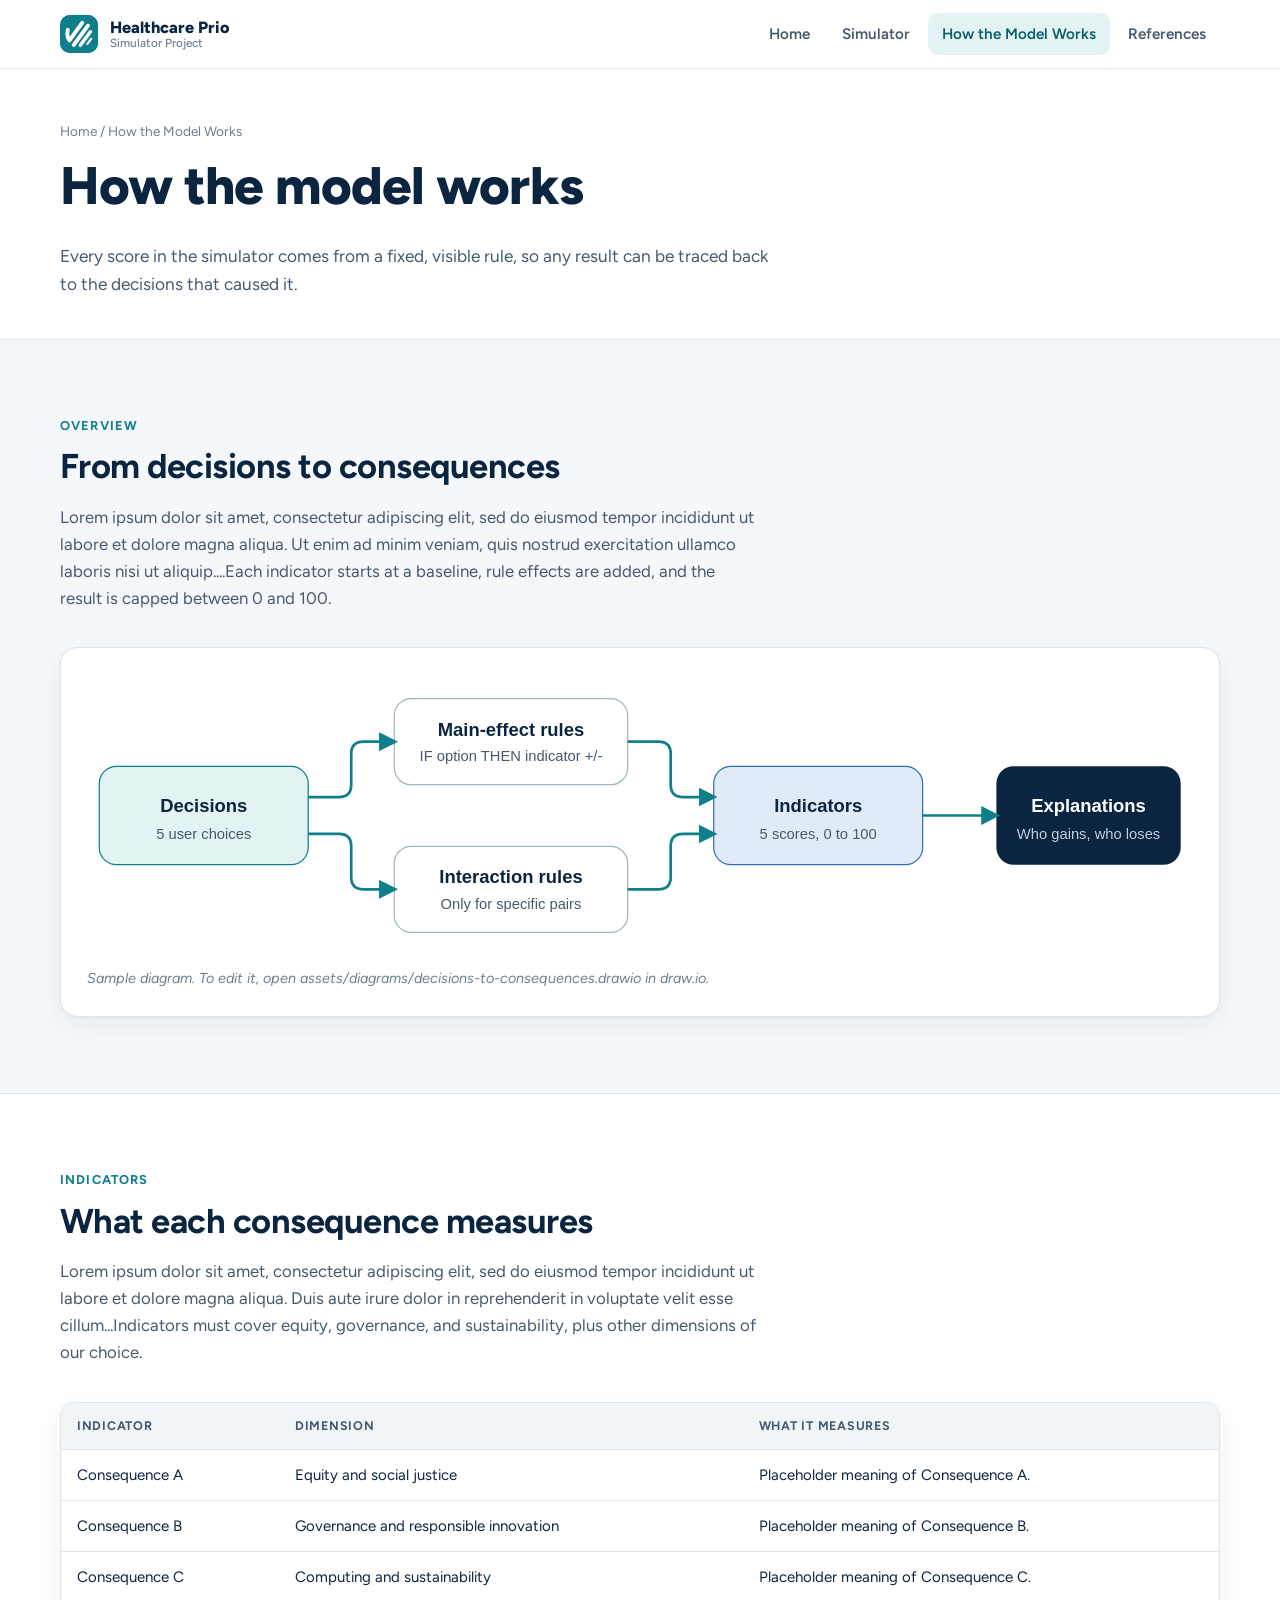
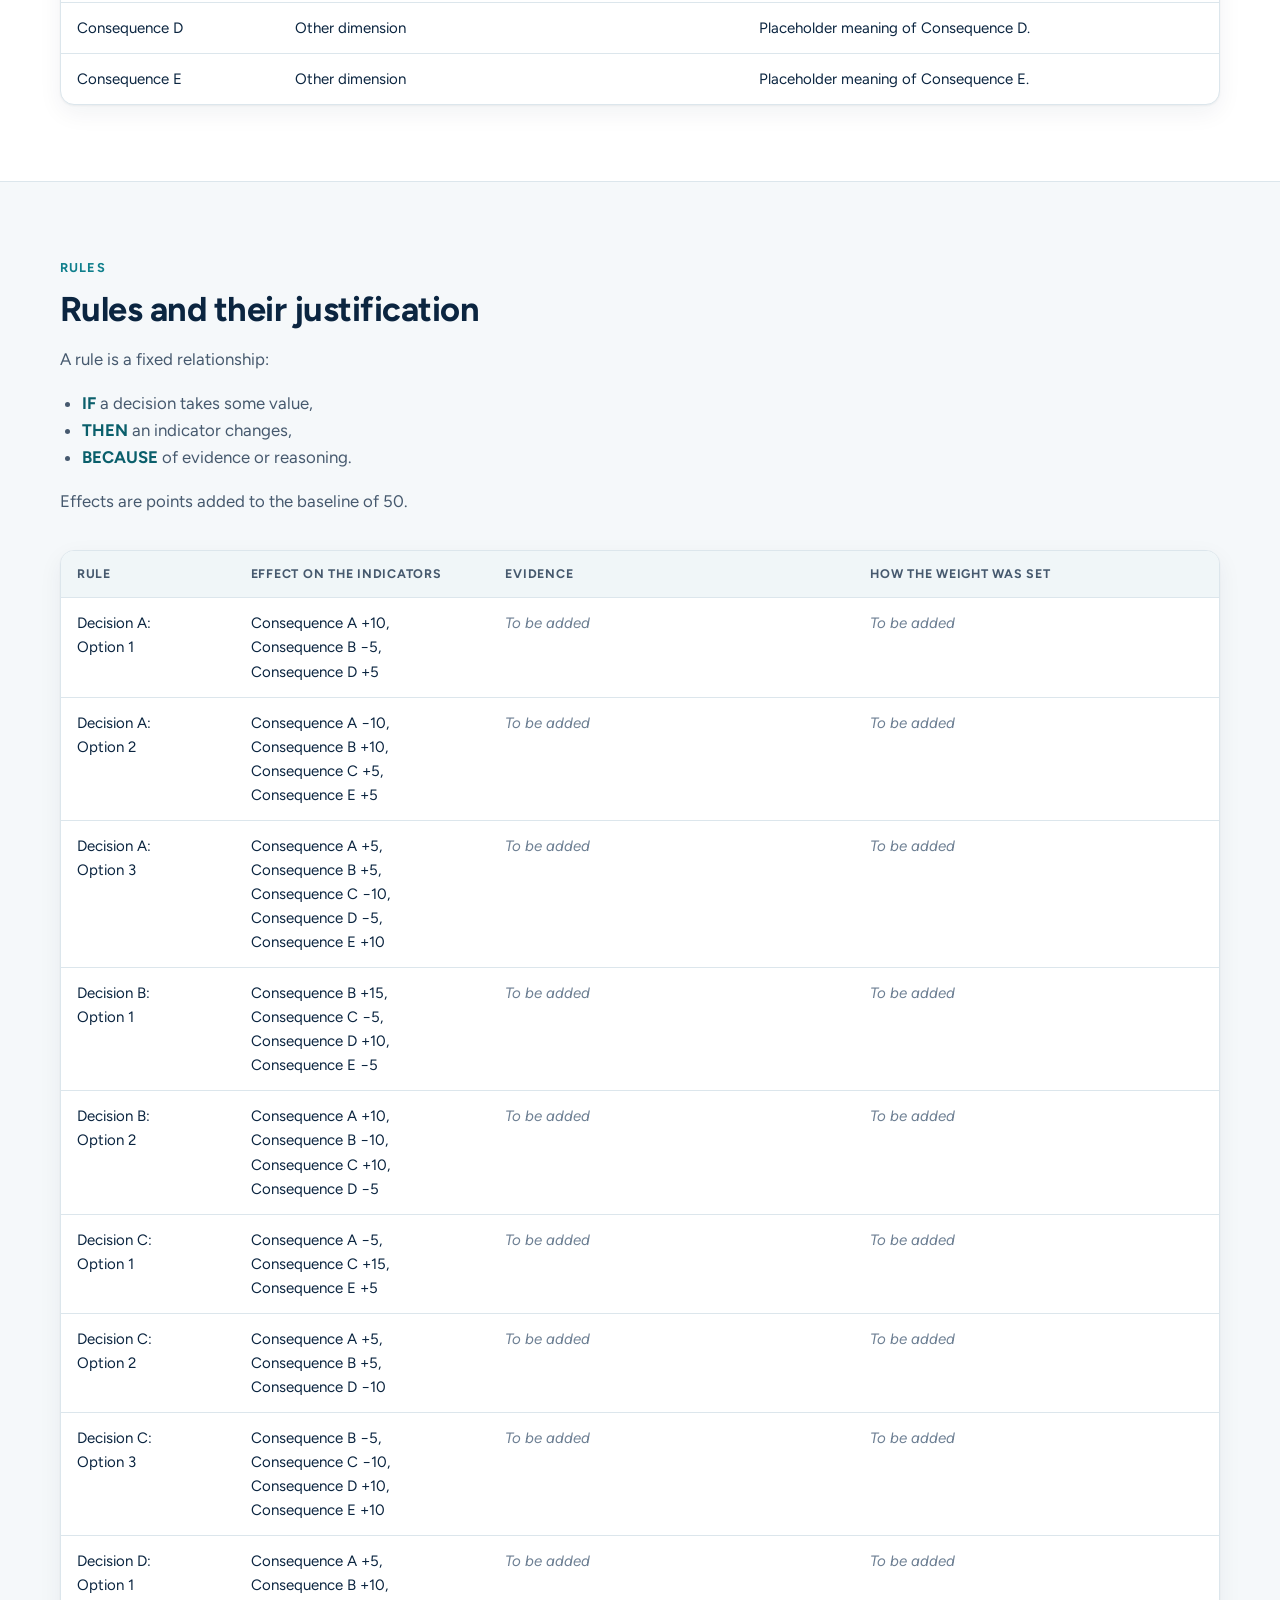
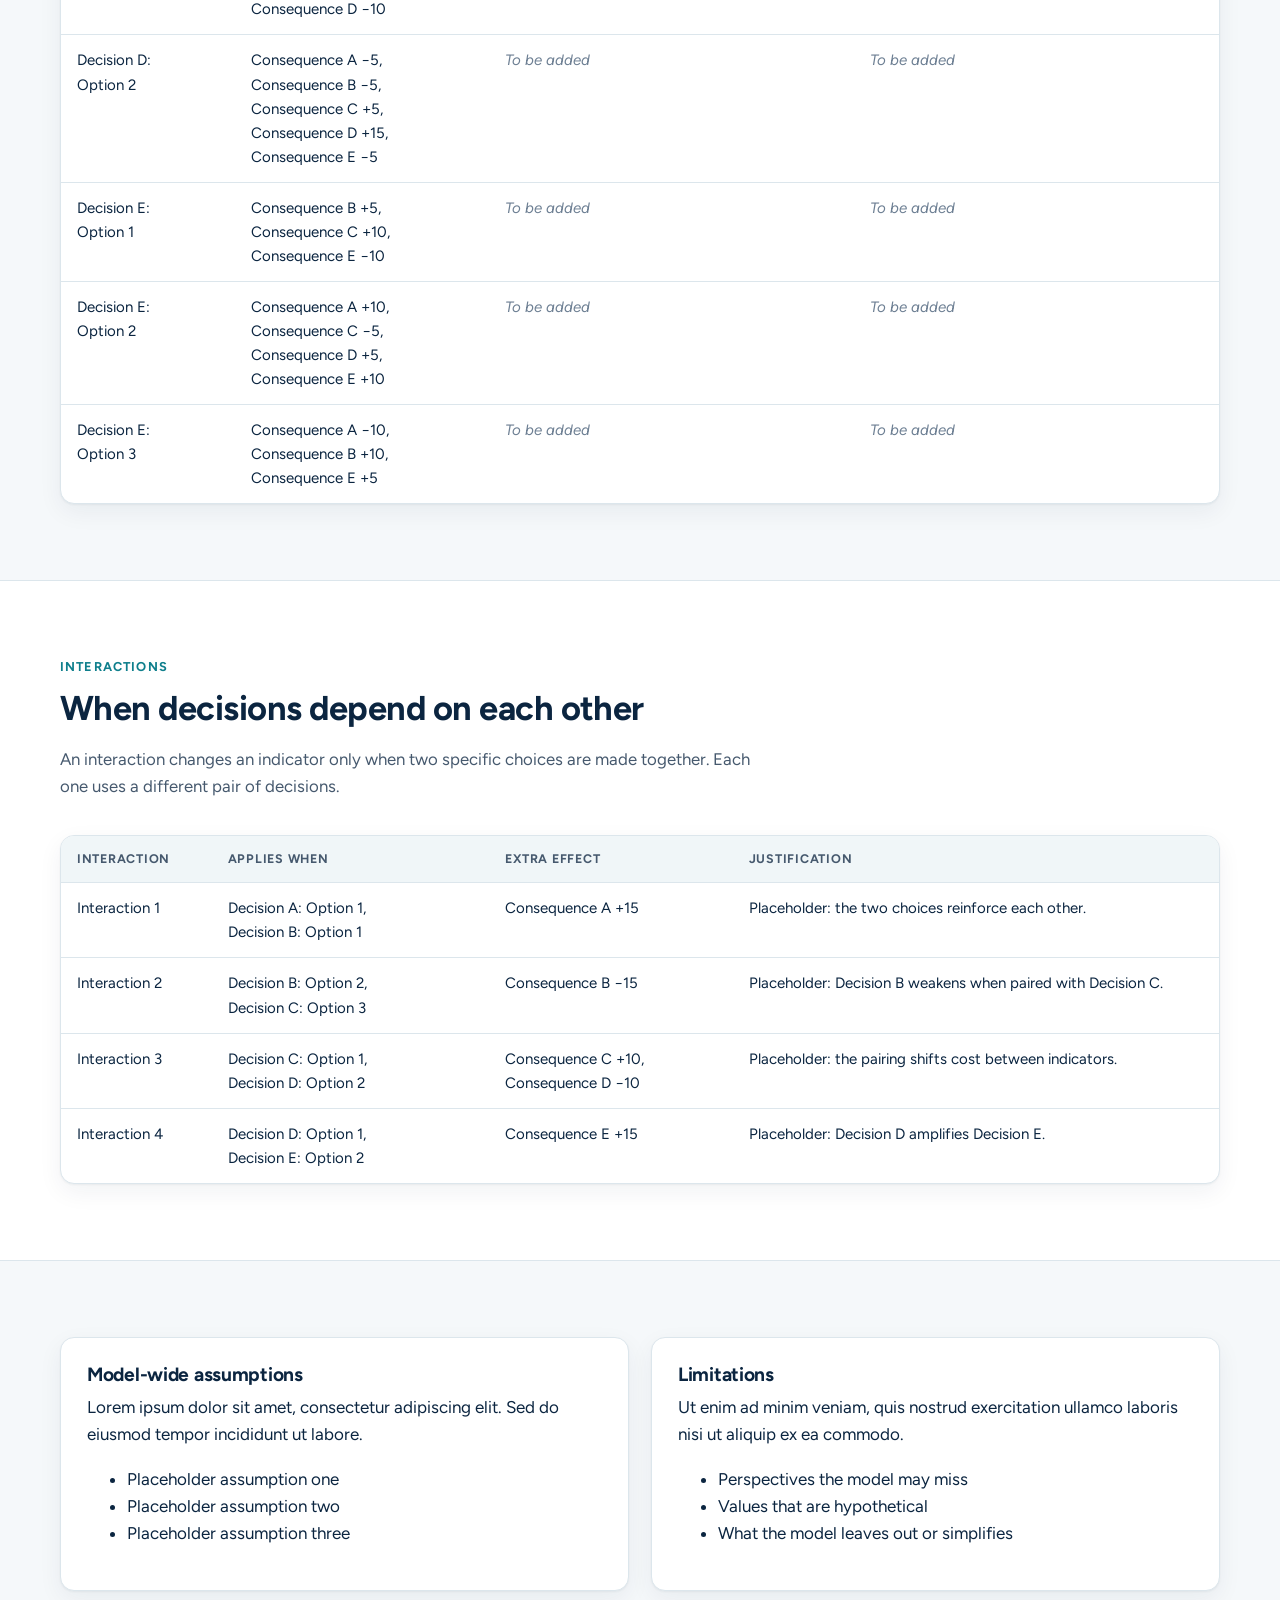
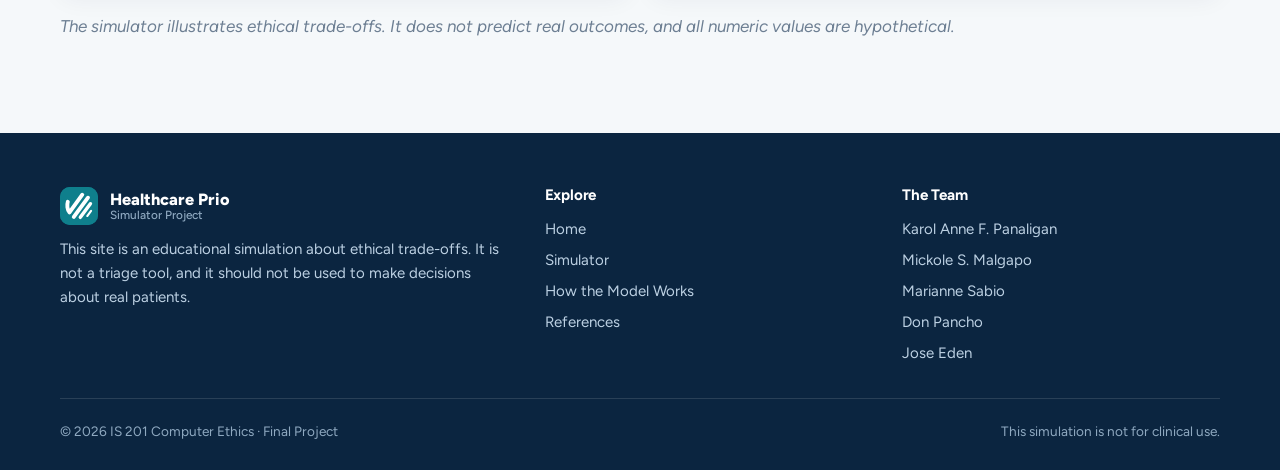
==== how-it-works.html @ 6a0a1d54 "Update notes page" ====
<!doctype html>
<html lang="en">
<head>
  <meta charset="utf-8">
  <meta name="viewport" content="width=device-width, initial-scale=1">
  <title>How the Model Works | Healthcare Prioritization Simulator</title>
  <meta name="description" content="The rules, interactions, assumptions, and limitations behind the simulator.">
  <meta name="theme-color" content="#0f7f8c">
  <meta property="og:type" content="website">
  <meta property="og:site_name" content="Healthcare Prio">
  <meta property="og:title" content="How the Model Works | Healthcare Prioritization Simulator">
  <meta property="og:description" content="The rules, interactions, assumptions, and limitations behind the simulator.">
  <meta property="og:url" content="https://healthcareprio.github.io/how-it-works.html">
  <meta property="og:image" content="https://healthcareprio.github.io/assets/images/social-preview.jpg?v=1">
  <meta property="og:image:width" content="1200">
  <meta property="og:image:height" content="630">
  <meta property="og:image:alt" content="Healthcare Prio, a simulator project about who gets care first in public hospitals">
  <meta name="twitter:card" content="summary_large_image">
  <link rel="canonical" href="https://healthcareprio.github.io/how-it-works.html">
  <link rel="icon" href="assets/favicon.svg" type="image/svg+xml">
  <link rel="preconnect" href="https://fonts.googleapis.com">
  <link rel="preconnect" href="https://fonts.gstatic.com" crossorigin>
  <link rel="stylesheet" href="https://fonts.googleapis.com/css2?family=Figtree:wght@400;500;600;700;800&display=swap">
  <link rel="stylesheet" href="css/styles.css?v=31">
</head>
<body data-page="model">
<main id="main">
  <div class="page-head">
    <div class="wrap">
      <div class="crumbs">Home / How the Model Works</div>
      <h1>How the model works</h1>
      <p>Every score in the simulator comes from a fixed, visible rule, so any result can be traced back to the decisions that caused it.</p>
    </div>
  </div>

  <section>
    <div class="wrap">
      <div class="sec-head">
        <div class="eyebrow">Overview</div>
        <h2>From decisions to consequences</h2>
        <p>Lorem ipsum dolor sit amet, consectetur adipiscing elit, sed do eiusmod tempor incididunt ut labore et dolore magna aliqua. Ut enim ad minim veniam, quis nostrud exercitation ullamco laboris nisi ut aliquip....Each indicator starts at a baseline, rule effects are added, and the result is capped between 0 and 100.</p>
      </div>
      <figure class="diagram" style="margin:0">
        <img src="assets/diagrams/decisions-to-consequences.svg" width="900" height="230" alt="Flow diagram: decisions feed main-effect rules and interaction rules, which update the indicators, which produce explanations.">
        <figcaption class="placeholder" style="margin-top:10px;font-size:.9rem">Sample diagram. To edit it, open assets/diagrams/decisions-to-consequences.drawio in draw.io.</figcaption>
      </figure>
    </div>
  </section>

  <section class="band">
    <div class="wrap">
      <div class="sec-head">
        <div class="eyebrow">Indicators</div>
        <h2>What each consequence measures</h2>
        <p>Lorem ipsum dolor sit amet, consectetur adipiscing elit, sed do eiusmod tempor incididunt ut labore et dolore magna aliqua. Duis aute irure dolor in reprehenderit in voluptate velit esse cillum...Indicators must cover equity, governance, and sustainability, plus other dimensions of our choice.</p>
      </div>
      <div data-table="assets/tables/indicators.xlsx"></div>
    </div>
  </section>

  <section>
    <div class="wrap">
      <div class="sec-head">
        <div class="eyebrow">Rules</div>
        <h2>Rules and their justification</h2>
        <p>A rule is a fixed relationship:</p>
        <ul class="rule-list">
          <li><b>IF</b> a decision takes some value,</li>
          <li><b>THEN</b> an indicator changes,</li>
          <li><b>BECAUSE</b> of evidence or reasoning.</li>
        </ul>
        <p>Effects are points added to the baseline of 50.</p>
      </div>
      <div data-table="assets/tables/rules.xlsx"></div>
    </div>
  </section>

  <section class="band">
    <div class="wrap">
      <div class="sec-head">
        <div class="eyebrow">Interactions</div>
        <h2>When decisions depend on each other</h2>
        <p>An interaction changes an indicator only when two specific choices are made together. Each one uses a different pair of decisions.</p>
      </div>
      <div data-table="assets/tables/interactions.xlsx"></div>
    </div>
  </section>

  <section>
    <div class="wrap">
      <div class="grid g2">
        <div class="card">
          <h3>Model-wide assumptions</h3>
          <p>Lorem ipsum dolor sit amet, consectetur adipiscing elit. Sed do eiusmod tempor incididunt ut labore.</p>
          <ul><li>Placeholder assumption one</li><li>Placeholder assumption two</li><li>Placeholder assumption three</li></ul>
        </div>
        <div class="card">
          <h3>Limitations</h3>
          <p>Ut enim ad minim veniam, quis nostrud exercitation ullamco laboris nisi ut aliquip ex ea commodo.</p>
          <ul><li>Perspectives the model may miss</li><li>Values that are hypothetical</li><li>What the model leaves out or simplifies</li></ul>
        </div>
      </div>
      <p class="placeholder" style="margin-top:22px">The simulator illustrates ethical trade-offs. It does not predict real outcomes, and all numeric values are hypothetical.</p>
    </div>
  </section>
</main>
<script src="js/site.js?v=20"></script>
<script src="assets/vendor/xlsx.full.min.js"></script>
<script src="js/tables.js?v=17"></script>
</body>
</html>
---- css/styles.css ----
/* ==========================================================================
   Healthcare Prioritization Simulator - global styles
   Plain CSS, no build step. Edit the tokens in :root to retheme the site.
   ========================================================================== */

:root {
  --bg: #f5f8fa;
  --surface: #ffffff;
  --ink: #0b2540;
  --ink-soft: #46596e;
  --muted: #6d7f93;
  --line: #dce6ec;
  --teal: #0f7f8c;
  --teal-dark: #0a5f6b;
  --teal-tint: #e3f2f2;
  --navy: #0b2540;
  --navy-2: #123658;
  --blue: #2f6db5;
  --green: #3c9a5f;
  --amber: #c98a1b;
  --slate: #6b7c93;
  --coral: #d65a4a;
  --radius: 14px;
  --shadow: 0 1px 2px rgba(11, 37, 64, .05), 0 8px 24px rgba(11, 37, 64, .06);
  --font: "Figtree", "Segoe UI", system-ui, -apple-system, Roboto, Arial, sans-serif;
  --wrap: 1160px;
}

*, *::before, *::after { box-sizing: border-box; }
html { scroll-behavior: smooth; }
body {
  margin: 0; font-family: var(--font); color: var(--ink); background: var(--bg);
  line-height: 1.6; font-size: 17px; -webkit-font-smoothing: antialiased;
}
img, svg { max-width: 100%; display: block; }
a { color: var(--teal-dark); text-underline-offset: 3px; }
a:hover { color: var(--teal); }
h1, h2, h3, h4 { line-height: 1.18; margin: 0 0 .5em; letter-spacing: -.015em; font-weight: 700; }
h1 { font-size: clamp(2.1rem, 4.6vw, 3.3rem); font-weight: 800; }
h2 { font-size: clamp(1.6rem, 3vw, 2.15rem); }
h3 { font-size: 1.2rem; }
p { margin: 0 0 1em; }
.wrap { width: min(var(--wrap), 100% - 40px); margin-inline: auto; }
.skip { position: absolute; left: -999px; top: 8px; background: var(--navy); color: #fff; padding: 8px 14px; border-radius: 8px; z-index: 100; }
.skip:focus { left: 8px; }
:focus-visible { outline: 3px solid #7cc7cf; outline-offset: 2px; border-radius: 6px; }

/* ---------- Header / nav ---------- */
.site-header { position: sticky; top: 0; z-index: 50; background: rgba(255, 255, 255, .96); border-bottom: 1px solid var(--line); backdrop-filter: blur(8px); }
.site-header .wrap { display: flex; align-items: center; justify-content: space-between; height: 68px; }
.brand { display: flex; align-items: center; gap: 12px; text-decoration: none; color: var(--ink); }
.brand-mark { width: 38px; height: 38px; border-radius: 10px; background: var(--teal); display: grid; place-items: center; }
.brand-text { display: flex; flex-direction: column; line-height: 1.15; }
.brand-text b { font-size: 1.02rem; font-weight: 800; }
.brand-text span { font-size: .74rem; color: var(--muted); font-weight: 500; }
.nav { display: flex; gap: 4px; }
.nav a { text-decoration: none; color: var(--ink-soft); font-weight: 600; font-size: .95rem; padding: 9px 14px; border-radius: 10px; }
.nav a:hover { background: var(--teal-tint); color: var(--teal-dark); }
.nav a[aria-current="page"] { background: var(--teal-tint); color: var(--teal-dark); }
.nav-toggle { display: none; background: none; border: 1px solid var(--line); border-radius: 10px; width: 44px; height: 44px; cursor: pointer; color: var(--ink); }

/* ---------- Buttons / tags ---------- */
.btn { display: inline-flex; align-items: center; gap: 8px; font: inherit; font-weight: 700; font-size: .98rem; padding: 13px 22px; border-radius: 12px; border: 1.5px solid transparent; text-decoration: none; cursor: pointer; transition: background .15s, transform .15s; }
.btn-primary { background: var(--teal); color: #fff; }
.btn-primary:hover { background: var(--teal-dark); color: #fff; }
.btn-ghost { background: #fff; color: var(--navy); border-color: var(--line); }
.btn-ghost:hover { border-color: var(--teal); color: var(--teal-dark); }
.btn-light { background: #fff; color: var(--navy); transition: background .2s ease, transform .2s ease, box-shadow .2s ease; }
.btn-light:hover { background: var(--teal-tint); color: var(--navy); transform: translateY(-3px); box-shadow: 0 10px 24px rgba(0, 0, 0, .35), 0 0 0 4px rgba(255, 255, 255, .14); }
.btn-light:active { transform: translateY(-1px); }
/* Hero buttons: same lift as the light button, with shadows tuned for the light background. */
.hero .btn { transition: background .2s ease, border-color .2s ease, transform .2s ease, box-shadow .2s ease; }
.hero .btn-primary:hover { transform: translateY(-3px); box-shadow: 0 10px 22px rgba(15, 127, 140, .35), 0 0 0 4px rgba(15, 127, 140, .14); }
.hero .btn-ghost:hover { background: var(--teal-tint); transform: translateY(-3px); box-shadow: 0 10px 22px rgba(11, 37, 64, .14), 0 0 0 4px rgba(15, 127, 140, .12); }
.hero .btn:active { transform: translateY(-1px); }
.tag { display: inline-block; font-size: .76rem; font-weight: 700; letter-spacing: .02em; padding: 4px 11px; border-radius: 999px; }
.tag-equity { background: #dff1f1; color: #0a5f6b; }
.tag-gov { background: #e1ebf8; color: #214f8a; }
.tag-sus { background: #e0f1e6; color: #27693f; }
.tag-other { background: #f6ecd7; color: #7d5410; }
.tag-draft { background: #fdeceb; color: #a3392c; }
.eyebrow { font-size: .8rem; font-weight: 700; letter-spacing: .09em; text-transform: uppercase; color: var(--teal); margin-bottom: 10px; }

/* ---------- Sections ---------- */
section { padding: 76px 0; }
.sec-head { max-width: 700px; margin-bottom: 36px; }
.sec-head p { color: var(--ink-soft); font-size: 1.05rem; }
.band { background: #fff; border-block: 1px solid var(--line); }
.band-dark { background: var(--navy); color: #fff; }
.band-dark .sec-head p, .band-dark p { color: #bcd0e2; }
.band-dark .eyebrow { color: #7fd1d8; }
.grid { display: grid; gap: 22px; }
.g2 { grid-template-columns: repeat(2, 1fr); }
.g3 { grid-template-columns: repeat(3, 1fr); }
.g4 { grid-template-columns: repeat(4, 1fr); }
.g5 { grid-template-columns: repeat(5, 1fr); gap: 16px; }
.g5 .card { padding: 22px 16px; }
.card { background: var(--surface); border: 1px solid var(--line); border-radius: var(--radius); padding: 26px; box-shadow: var(--shadow); }
.card-lift { transition: transform .22s ease, box-shadow .22s ease, border-color .22s ease; }
.card-lift:hover { transform: translateY(-4px); border-color: rgba(15, 127, 140, .45); box-shadow: 0 2px 4px rgba(11, 37, 64, .06), 0 14px 32px rgba(11, 37, 64, .12); }
.card h3 { margin-bottom: .4em; }
.card p:last-child { margin-bottom: 0; }
.icon-chip { width: 46px; height: 46px; border-radius: 12px; background: var(--teal-tint); color: var(--teal-dark); display: grid; place-items: center; margin-bottom: 16px; }
.notice { display: flex; gap: 14px; align-items: flex-start; background: #fff8e8; border: 1px solid #f0dcaa; border-radius: 12px; padding: 14px 18px; color: #6b4d0a; font-size: .95rem; margin-bottom: 28px; }
.notice svg { flex: none; margin-top: 3px; }

/* ---------- Home hero ---------- */
.hero { padding: 72px 0 64px; background: linear-gradient(180deg, #eaf5f6 0%, var(--bg) 100%); position: relative; overflow: hidden; }
.hero .wrap { display: grid; grid-template-columns: 1.15fr .85fr; gap: 56px; align-items: center; }
.hero p.lead { font-size: 1.18rem; color: var(--ink-soft); max-width: 560px; margin-bottom: 28px; }
.hero-actions { display: flex; gap: 12px; flex-wrap: wrap; }
.hero-note { display: flex; gap: 10px; align-items: center; margin: 28px 0 0; color: var(--ink-soft); font-size: .92rem; }
.hero-note svg { flex: none; color: var(--teal); }
.hero-photo { display: block; width: 100%; aspect-ratio: 4/5; object-fit: cover; object-position: center 30%; border-radius: 20px; box-shadow: var(--shadow); }

/* ---------- Video ---------- */
.video { aspect-ratio: 16/9; border-radius: 18px; background: linear-gradient(135deg, var(--navy), var(--navy-2)); display: grid; place-items: center; color: #fff; text-align: center; box-shadow: var(--shadow); overflow: hidden; }
.video iframe { width: 100%; height: 100%; border: 0; }
.video .play { width: 72px; height: 72px; border-radius: 50%; background: rgba(255, 255, 255, .14); border: 2px solid rgba(255, 255, 255, .5); display: grid; place-items: center; margin: 0 auto 14px; }

/* ---------- People ---------- */
.person { text-align: center; }
.avatar { width: 64px; height: 64px; border-radius: 50%; background: var(--teal-tint); color: var(--teal-dark); font-weight: 800; font-size: 1.2rem; display: grid; place-items: center; margin: 0 auto 24px; border: 2px solid #fff; box-shadow: 0 0 0 1.5px var(--line); }
.person h3 { font-size: 1rem; margin: 0; }

/* ---------- Steps ---------- */
.step-n { width: 34px; height: 34px; border-radius: 50%; background: var(--navy); color: #fff; font-weight: 800; display: grid; place-items: center; margin-bottom: 14px; }

/* ---------- Page header ---------- */
.page-head { padding: 52px 0 40px; background: #fff; border-bottom: 1px solid var(--line); }
.page-head p { color: var(--ink-soft); max-width: 720px; font-size: 1.08rem; margin: 0; }
.crumbs { font-size: .85rem; color: var(--muted); margin-bottom: 12px; }

/* ---------- Simulator ---------- */
.sim { display: grid; grid-template-columns: 1.05fr .95fr; gap: 26px; align-items: start; }
.sim-col-sticky { position: sticky; top: 88px; }
.panel { background: #fff; border: 1px solid var(--line); border-radius: 18px; box-shadow: var(--shadow); padding: 26px; }
.panel-head { display: flex; justify-content: space-between; align-items: center; gap: 12px; margin-bottom: 18px; }
.panel-head h2 { font-size: 1.2rem; margin: 0; }
.panel-head small { color: var(--muted); }
.decision { border: 0; padding: 18px 0; margin: 0; border-top: 1px solid var(--line); }
.decision:first-of-type { border-top: 0; padding-top: 0; }
.decision legend { padding: 0; font-weight: 700; font-size: 1.02rem; float: left; width: 100%; margin-bottom: 4px; }
.decision .hint { clear: both; color: var(--muted); font-size: .88rem; margin: 0 0 12px; }
.options { display: grid; gap: 8px; }
.opt { position: relative; }
.opt input { position: absolute; opacity: 0; inset: 0; cursor: pointer; margin: 0; width: 100%; height: 100%; }
.opt label { display: flex; gap: 12px; align-items: flex-start; border: 1.5px solid var(--line); border-radius: 12px; padding: 12px 14px; background: #fff; transition: border-color .15s, background .15s; }
.opt label::before { content: ""; flex: none; width: 18px; height: 18px; border-radius: 50%; border: 2px solid #b8c7d3; margin-top: 3px; background: #fff; }
.opt label b { display: block; font-size: .98rem; }
.opt label span { display: block; font-size: .85rem; color: var(--muted); }
.opt:hover label { border-color: #9fd0d4; }
.opt input:checked + label { border-color: var(--teal); background: var(--teal-tint); }
.opt input:checked + label::before { border-color: var(--teal); background: radial-gradient(circle, var(--teal) 0 45%, #fff 50%); }
.opt input:focus-visible + label { outline: 3px solid #7cc7cf; outline-offset: 2px; }
.gauges { display: grid; grid-template-columns: repeat(3, 1fr); gap: 14px; }
.gauge { text-align: center; padding: 14px 6px 10px; border: 1px solid var(--line); border-radius: 14px; background: #fbfdfe; }
.gauge svg { width: 96px; height: 96px; margin: 0 auto 6px; }
.gauge .ring-bg { stroke: #e5edf2; }
.gauge .ring-fg { transition: stroke-dashoffset .5s cubic-bezier(.3, .8, .3, 1); }
.gauge .val { font-weight: 800; font-size: 1.5rem; fill: var(--ink); }
.gauge b { display: block; font-size: .9rem; line-height: 1.25; }
.gauge .tag { margin-top: 6px; font-size: .68rem; padding: 2px 9px; }
.delta { display: block; min-height: 1.2em; font-size: .78rem; font-weight: 700; color: transparent; }
.delta.up { color: #25774a; }
.delta.down { color: #b3402f; }
.results { margin-top: 26px; display: grid; grid-template-columns: 1fr 1fr; gap: 26px; align-items: start; }
.results-col { display: grid; gap: 44px; }
.results .table-wrap, .gauge { transition: transform .2s ease, box-shadow .2s ease; }
.results .table-wrap:hover, .gauge:hover { transform: translateY(-4px); box-shadow: 0 2px 4px rgba(11, 37, 64, .06), 0 14px 32px rgba(11, 37, 64, .12); }
.results h2 { font-size: 1.2rem; margin-bottom: 14px; }
.results table { min-width: 0; }
.results td:first-child { white-space: nowrap; width: 1%; font-weight: 600; }
.effect-list { list-style: none; margin: 0; padding: 0; }
.effect-list li { padding: 1px 0; }
td ul { margin: .35em 0 .8em; padding-left: 1.2em; }
td ul li { padding: 1px 0; }
td ul:first-child { margin-top: 0; }
td ul:last-child { margin-bottom: 0; }
.ix-why { margin: 8px 0 0; color: var(--ink-soft); font-size: .9rem; }
.pos { color: #25774a; font-weight: 700; white-space: nowrap; }
.neg { color: #b3402f; font-weight: 700; white-space: nowrap; }
.callout { display: flex; justify-content: space-between; align-items: center; gap: 16px; flex-wrap: wrap; margin-top: 26px; padding: 20px 26px; background: var(--teal-tint); border: 1px solid #b9dcdf; border-radius: var(--radius); font-size: 1.05rem; font-weight: 600; color: var(--navy); }
.callout a { font-weight: 800; color: var(--teal-dark); }
.arrow { display: inline-block; transition: transform .2s ease; }
.arrow-link:hover .arrow, .arrow-link:focus-visible .arrow { transform: translateX(6px); }
.ix-tag { font-size: .7rem; font-weight: 800; background: var(--navy); color: #fff; padding: 1px 7px; border-radius: 6px; margin-right: 4px; }

/* ---------- Tables ---------- */
.table-wrap { overflow-x: auto; background: #fff; border: 1px solid var(--line); border-radius: var(--radius); box-shadow: var(--shadow); }
table { border-collapse: collapse; width: 100%; font-size: .94rem; min-width: 640px; }
th, td { text-align: left; padding: 13px 16px; border-bottom: 1px solid var(--line); vertical-align: top; }
th { background: #f0f6f8; font-size: .78rem; text-transform: uppercase; letter-spacing: .06em; color: var(--ink-soft); }
tr:last-child td { border-bottom: 0; }
td .pill { white-space: nowrap; }
.placeholder, td em { color: var(--muted); font-style: italic; }
td a { font-weight: 600; word-break: break-word; }
/* Column widths for the model tables (the class comes from the .md file name). */
.t-rules table, .t-interactions table { table-layout: fixed; min-width: 760px; }
.t-rules th:nth-child(1) { width: 15%; }
.t-rules th:nth-child(2) { width: 22%; }
.t-rules th:nth-child(3), .t-rules th:nth-child(4) { width: 31.5%; }
.t-interactions th:nth-child(1) { width: 13%; }
.t-interactions th:nth-child(2) { width: 24%; }
.t-interactions th:nth-child(3) { width: 21%; }
.t-interactions th:nth-child(4) { width: 42%; }
.t-42-references-contributions table { table-layout: fixed; min-width: 0; }
.t-42-references-contributions th:nth-child(1) { width: 33.333%; }
.t-42-references-contributions th:nth-child(2) { width: 66.667%; }
.table-error { padding: 16px 18px; color: #a3392c; }
.rule-list { margin: 0 0 1em; padding-left: 22px; color: var(--ink-soft); font-size: 1.05rem; }
.rule-list b { color: var(--teal-dark); }

/* ---------- Diagram ---------- */
.diagram { background: #fff; border: 1px solid var(--line); border-radius: 18px; padding: 26px; box-shadow: var(--shadow); overflow-x: auto; }
.diagram img { min-width: 720px; width: 100%; height: auto; }

/* ---------- Reference list ---------- */
.ref-list { list-style: none; margin: 0; padding: 0; display: grid; gap: 12px; }
.ref-list li { background: #fff; border: 1px solid var(--line); border-radius: 12px; padding: 14px 18px; display: grid; gap: 2px; }
.ref-list a { font-weight: 700; word-break: break-word; }
.ref-list span { color: var(--muted); font-size: .9rem; }

/* ---------- Footer ---------- */
.site-footer { background: var(--navy); color: #bcd0e2; padding: 54px 0 28px; font-size: .94rem; }
.site-footer .cols { display: grid; grid-template-columns: 1.4fr 1fr 1fr; gap: 40px; padding-bottom: 32px; border-bottom: 1px solid rgba(255, 255, 255, .12); }
.site-footer h4 { color: #fff; font-size: .95rem; margin-bottom: 12px; }
.site-footer ul { list-style: none; padding: 0; margin: 0; display: grid; gap: 7px; }
.site-footer a { color: #bcd0e2; text-decoration: none; }
.site-footer a:hover { color: #fff; text-decoration: underline; }
.site-footer .brand { color: #fff; margin-bottom: 12px; }
.site-footer .brand-text span { color: #8fa9c0; }
.site-footer .legal { padding-top: 22px; display: flex; justify-content: space-between; gap: 14px; flex-wrap: wrap; font-size: .85rem; color: #8fa9c0; }

/* ---------- Responsive ---------- */
@media (max-width: 960px) {
  .hero .wrap, .sim { grid-template-columns: 1fr; }
  .sim-col-sticky { position: static; }
  .g3, .g4 { grid-template-columns: repeat(2, 1fr); }
  .g5 { grid-template-columns: repeat(3, 1fr); }
  .results { grid-template-columns: 1fr; }
}
@media (max-width: 760px) {
  body { font-size: 16px; }
  section { padding: 56px 0; }
  .nav-toggle { display: grid; place-items: center; }
  .nav { display: none; position: absolute; top: 68px; left: 0; right: 0; background: #fff; border-bottom: 1px solid var(--line); flex-direction: column; padding: 10px 20px 16px; }
  .nav.open { display: flex; }
  .g2, .g3, .g4 { grid-template-columns: 1fr; }
  .g5 { grid-template-columns: repeat(2, 1fr); }
  .gauges { grid-template-columns: repeat(2, 1fr); }
  .site-footer .cols { grid-template-columns: 1fr; gap: 28px; }
}
/* ---------- Notes page ---------- */
.notes-layout { display: grid; grid-template-columns: 220px minmax(0, 1fr); gap: 48px; align-items: start; }
.toc { position: sticky; top: 92px; font-size: .92rem; }
.toc b { display: block; margin-bottom: 10px; color: var(--ink); }
.toc ol { list-style: none; margin: 0; padding: 0; border-left: 2px solid var(--line); }
.toc a { display: block; padding: 6px 0 6px 14px; margin-left: -2px; border-left: 2px solid transparent; color: var(--ink-soft); text-decoration: none; }
.toc a:hover { color: var(--teal-dark); border-left-color: var(--teal); }
.toc a.active { color: var(--teal-dark); border-left-color: var(--teal); font-weight: 600; }
.notes section { padding: 0 0 52px; scroll-margin-top: 92px; }
.notes h2 { margin-bottom: .6em; }
.notes h3 { margin: 1.8em 0 .5em; font-size: 1.15rem; }
.notes p, .notes li { color: var(--ink-soft); }
.notes ul, .notes ol { padding-left: 22px; margin: 0 0 1em; }
.notes li { margin-bottom: 6px; }
.notes strong { color: var(--ink); }
.notes blockquote { margin: 0 0 1em; padding: 14px 20px; background: var(--teal-tint); border-left: 4px solid var(--teal); border-radius: 0 12px 12px 0; color: var(--ink); font-weight: 600; }
.notes code { background: #eaf0f4; padding: 1px 6px; border-radius: 6px; font-size: .88em; }
.notes pre { background: var(--navy); color: #d6e4f0; padding: 18px 22px; border-radius: 12px; overflow-x: auto; font-size: .86rem; line-height: 1.65; margin: 0 0 1em; }
.notes .note-line { margin-top: 14px; font-size: .95rem; }
.t-03-notes-sample-decisions th:nth-child(1), .t-04-notes-sample-indicators th:nth-child(1), .t-05-notes-sample-interactions th:nth-child(1) { width: 8%; }
.t-03-notes-sample-decisions th:nth-child(2) { width: 20%; }
.t-03-notes-sample-decisions th:nth-child(3) { width: 40%; }
.t-notes-grading th:nth-child(2) { width: 12%; }
.t-05-notes-sample-interactions th:nth-child(2) { width: 20%; }
.t-05-notes-sample-interactions th:nth-child(3) { width: 40%; }
.t-03-notes-sample-decisions table, .t-04-notes-sample-indicators table, .t-05-notes-sample-interactions table, .t-notes-grading table { table-layout: fixed; min-width: 640px; }
@media (max-width: 960px) {
  .notes-layout { grid-template-columns: 1fr; gap: 24px; }
  .toc { position: static; padding: 16px 18px; background: #fff; border: 1px solid var(--line); border-radius: var(--radius); }
}

/* Small screens: the two footer legal lines stack and are centered. */
@media (max-width: 600px) {
  .site-footer .legal { flex-direction: column; align-items: center; text-align: center; gap: 6px; }
}
/* Closing call-to-action band on Home. */
.cta-band { display: flex; justify-content: space-between; align-items: center; gap: 24px; flex-wrap: wrap; }
.cta-copy { max-width: 620px; }
@media (max-width: 760px) {
  .cta-band { flex-direction: column; align-items: stretch; }
  .cta-band .btn { align-self: center; }
}
/* Small phones: stack the hero buttons, centered, with the same width. */
@media (max-width: 480px) {
  .hero-actions { flex-direction: column; align-items: center; }
  .hero-actions .btn { width: min(100%, 320px); justify-content: center; }
}
@media (prefers-reduced-motion: reduce) {
  * { transition: none !important; scroll-behavior: auto !important; }
}

.notes .mark-list { list-style: none; padding-left: 0; }
.notes .mark-list li { padding-left: 0; }
.notes .mark-list li span { margin-right: .4em; }

.toc { max-height: calc(100vh - 110px); overflow-y: auto; scrollbar-width: thin; }
.toc li.sub a { padding-left: 28px; font-size: .86rem; }
.notes h3 { scroll-margin-top: 92px; }
@media (max-width: 900px) { .toc { max-height: none; overflow: visible; } }
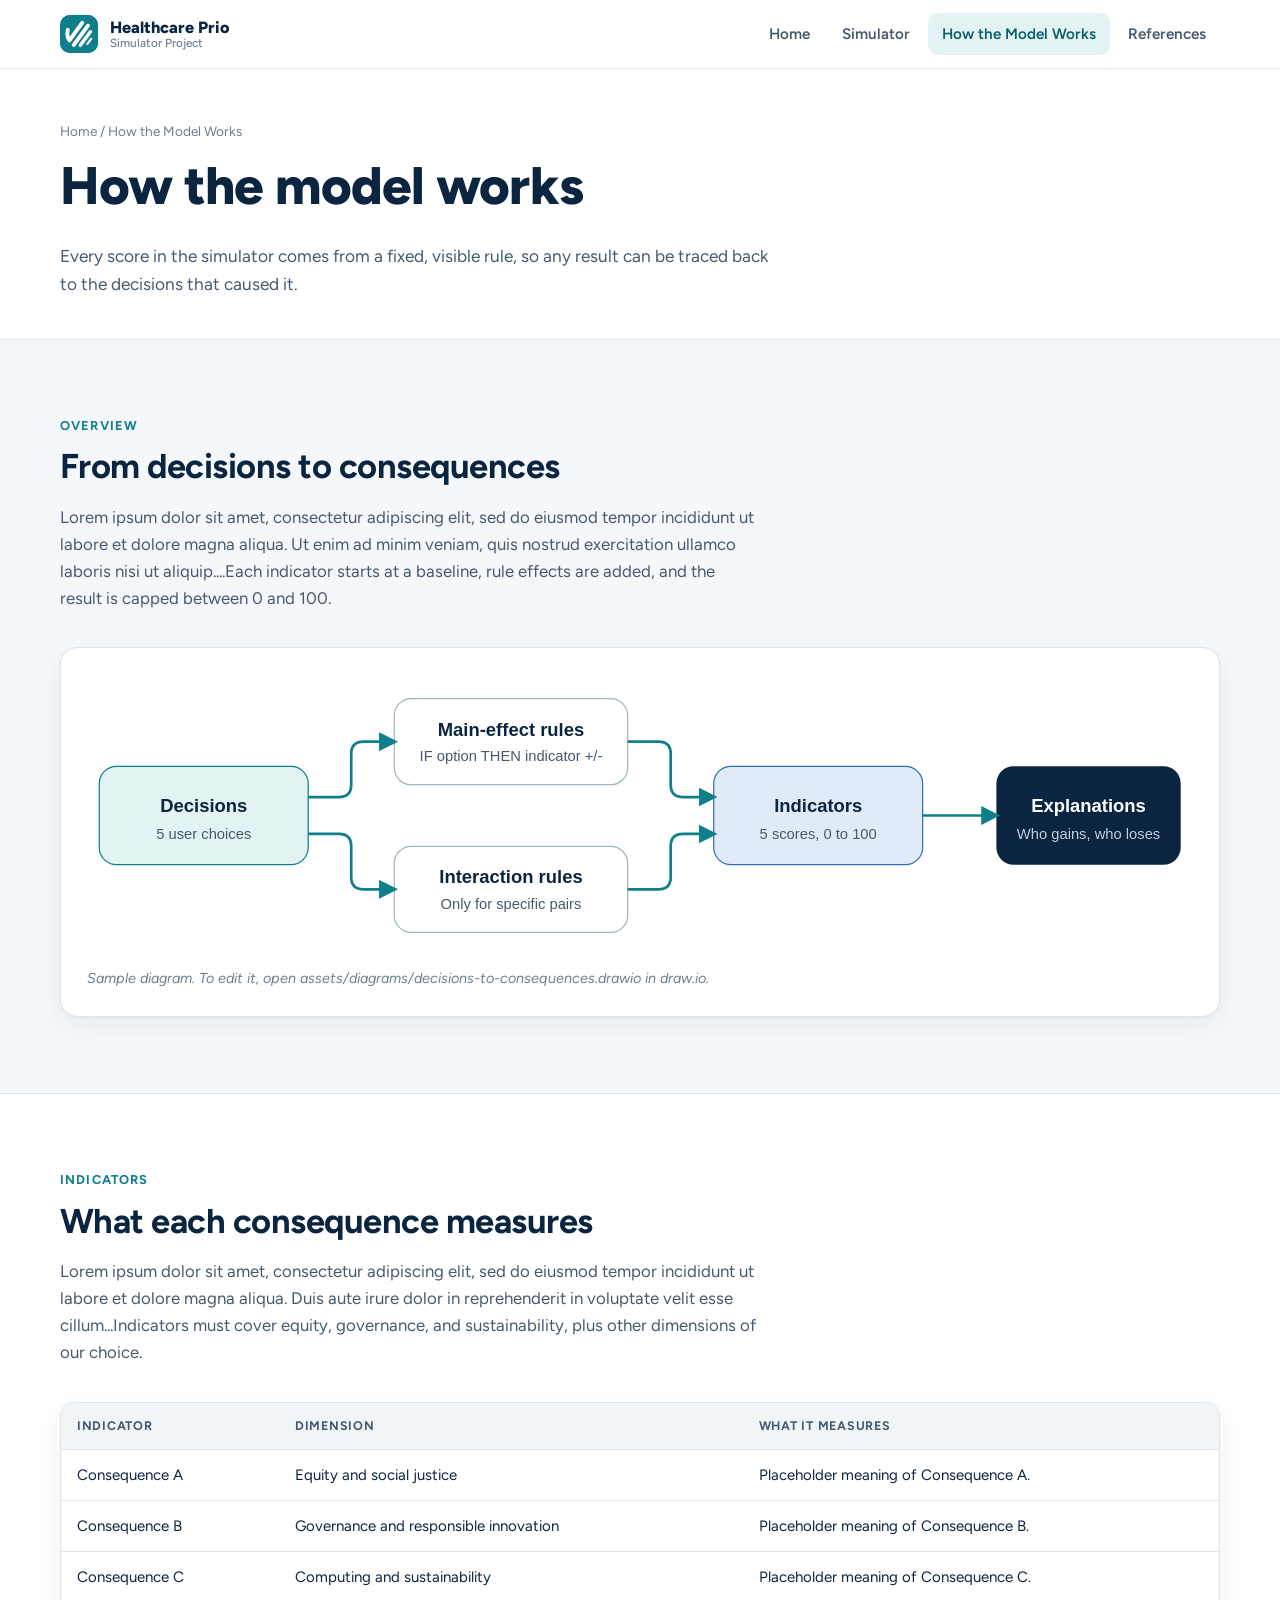
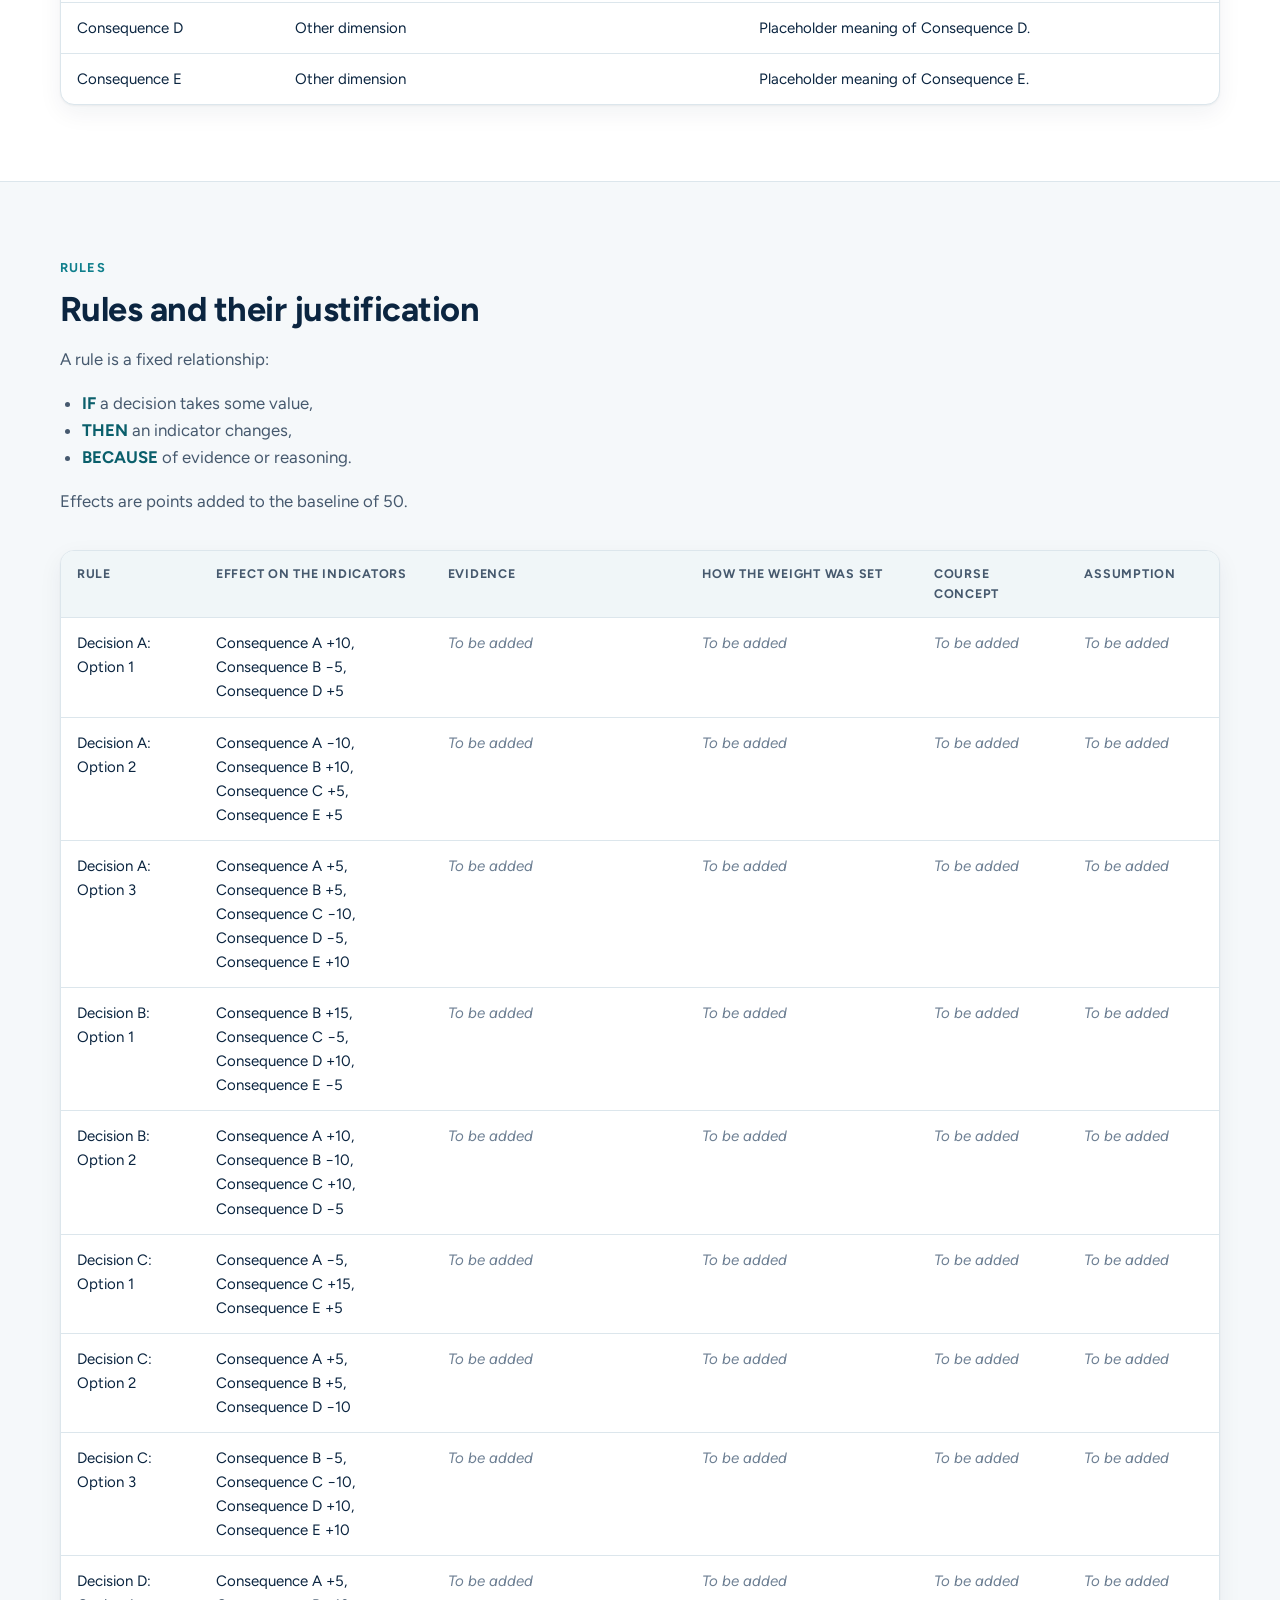
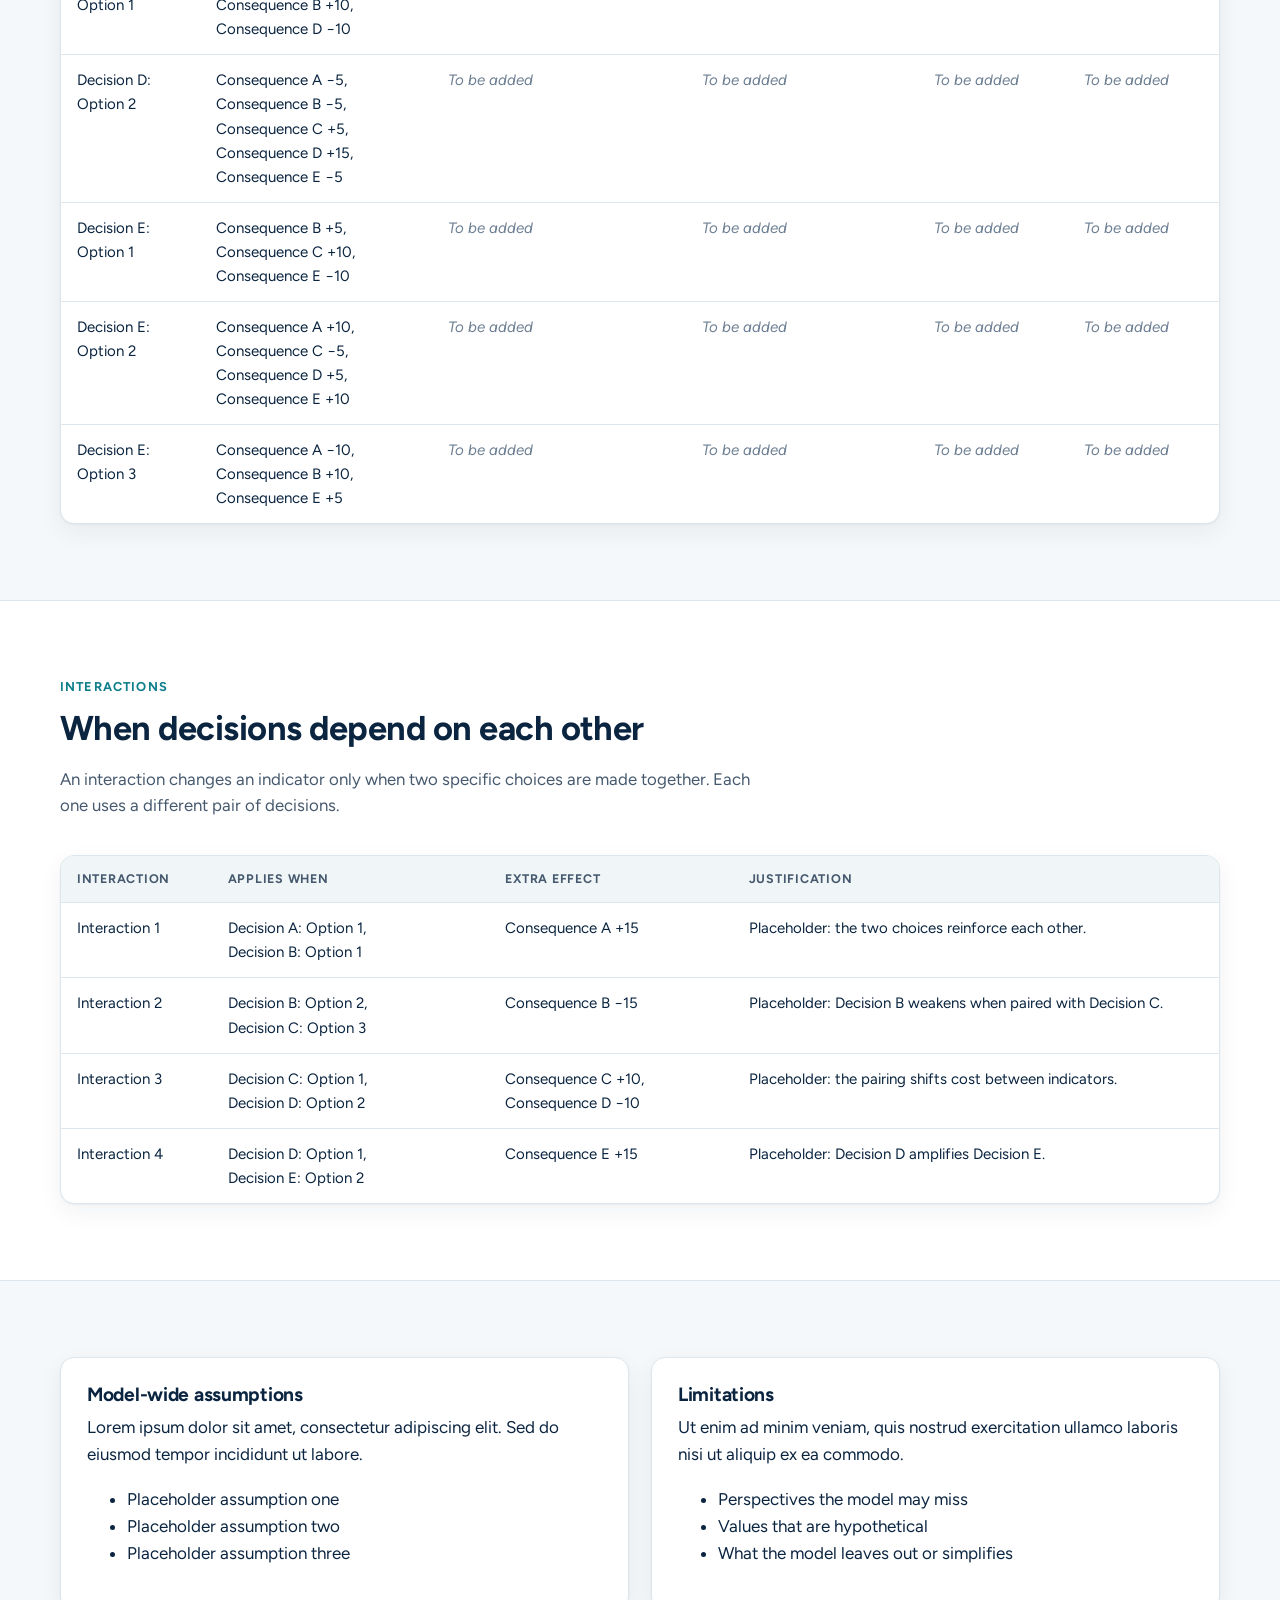
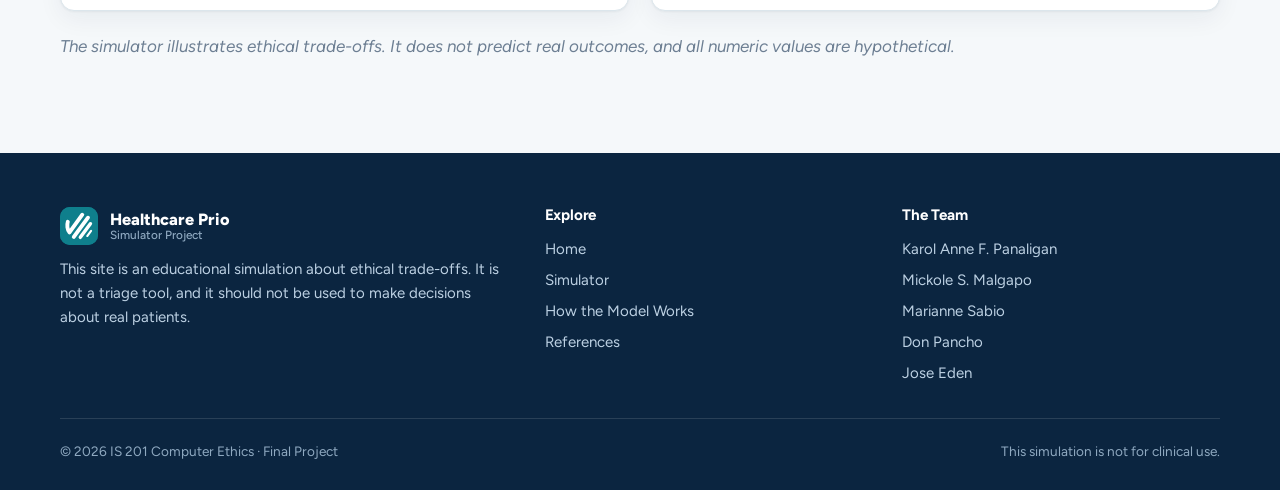
==== commit ea1aeaad: "Update notes page" ====
--- a/how-it-works.html
+++ b/how-it-works.html
@@ -21,7 +21,7 @@
   <link rel="preconnect" href="https://fonts.googleapis.com">
   <link rel="preconnect" href="https://fonts.gstatic.com" crossorigin>
   <link rel="stylesheet" href="https://fonts.googleapis.com/css2?family=Figtree:wght@400;500;600;700;800&display=swap">
-  <link rel="stylesheet" href="css/styles.css?v=31">
+  <link rel="stylesheet" href="css/styles.css?v=35">
 </head>
 <body data-page="model">
 <main id="main">
@@ -106,6 +106,6 @@
 </main>
 <script src="js/site.js?v=20"></script>
 <script src="assets/vendor/xlsx.full.min.js"></script>
-<script src="js/tables.js?v=17"></script>
+<script src="js/tables.js?v=18"></script>
 </body>
 </html>
--- a/css/styles.css
+++ b/css/styles.css
@@ -197,9 +197,11 @@
 td a { font-weight: 600; word-break: break-word; }
 /* Column widths for the model tables (the class comes from the .md file name). */
 .t-rules table, .t-interactions table { table-layout: fixed; min-width: 760px; }
-.t-rules th:nth-child(1) { width: 15%; }
-.t-rules th:nth-child(2) { width: 22%; }
-.t-rules th:nth-child(3), .t-rules th:nth-child(4) { width: 31.5%; }
+.t-rules th:nth-child(1) { width: 12%; }
+.t-rules th:nth-child(2) { width: 20%; }
+.t-rules th:nth-child(3) { width: 22%; }
+.t-rules th:nth-child(4) { width: 20%; }
+.t-rules th:nth-child(5), .t-rules th:nth-child(6) { width: 13%; }
 .t-interactions th:nth-child(1) { width: 13%; }
 .t-interactions th:nth-child(2) { width: 24%; }
 .t-interactions th:nth-child(3) { width: 21%; }
@@ -270,13 +272,13 @@
 .notes code { background: #eaf0f4; padding: 1px 6px; border-radius: 6px; font-size: .88em; }
 .notes pre { background: var(--navy); color: #d6e4f0; padding: 18px 22px; border-radius: 12px; overflow-x: auto; font-size: .86rem; line-height: 1.65; margin: 0 0 1em; }
 .notes .note-line { margin-top: 14px; font-size: .95rem; }
-.t-03-notes-sample-decisions th:nth-child(1), .t-04-notes-sample-indicators th:nth-child(1), .t-05-notes-sample-interactions th:nth-child(1) { width: 8%; }
-.t-03-notes-sample-decisions th:nth-child(2) { width: 20%; }
-.t-03-notes-sample-decisions th:nth-child(3) { width: 40%; }
+.t-10-notes-sample-decisions th:nth-child(1), .t-11-notes-sample-indicators th:nth-child(1), .t-12-notes-sample-interactions th:nth-child(1) { width: 8%; }
+.t-10-notes-sample-decisions th:nth-child(2) { width: 20%; }
+.t-10-notes-sample-decisions th:nth-child(3) { width: 40%; }
 .t-notes-grading th:nth-child(2) { width: 12%; }
-.t-05-notes-sample-interactions th:nth-child(2) { width: 20%; }
-.t-05-notes-sample-interactions th:nth-child(3) { width: 40%; }
-.t-03-notes-sample-decisions table, .t-04-notes-sample-indicators table, .t-05-notes-sample-interactions table, .t-notes-grading table { table-layout: fixed; min-width: 640px; }
+.t-12-notes-sample-interactions th:nth-child(2) { width: 20%; }
+.t-12-notes-sample-interactions th:nth-child(3) { width: 40%; }
+.t-10-notes-sample-decisions table, .t-11-notes-sample-indicators table, .t-12-notes-sample-interactions table, .t-notes-grading table { table-layout: fixed; min-width: 640px; }
 @media (max-width: 960px) {
   .notes-layout { grid-template-columns: 1fr; gap: 24px; }
   .toc { position: static; padding: 16px 18px; background: #fff; border: 1px solid var(--line); border-radius: var(--radius); }
@@ -310,3 +312,6 @@
 .toc li.sub a { padding-left: 28px; font-size: .86rem; }
 .notes h3 { scroll-margin-top: 92px; }
 @media (max-width: 900px) { .toc { max-height: none; overflow: visible; } }
+
+.notes .note-box { margin: 0 0 1em; padding: 12px 18px; background: #fff8e8; border: 1px solid #f0dcaa; border-radius: 12px; color: #5b4510; font-size: .95rem; }
+.notes .note-box a { color: var(--teal-dark); }
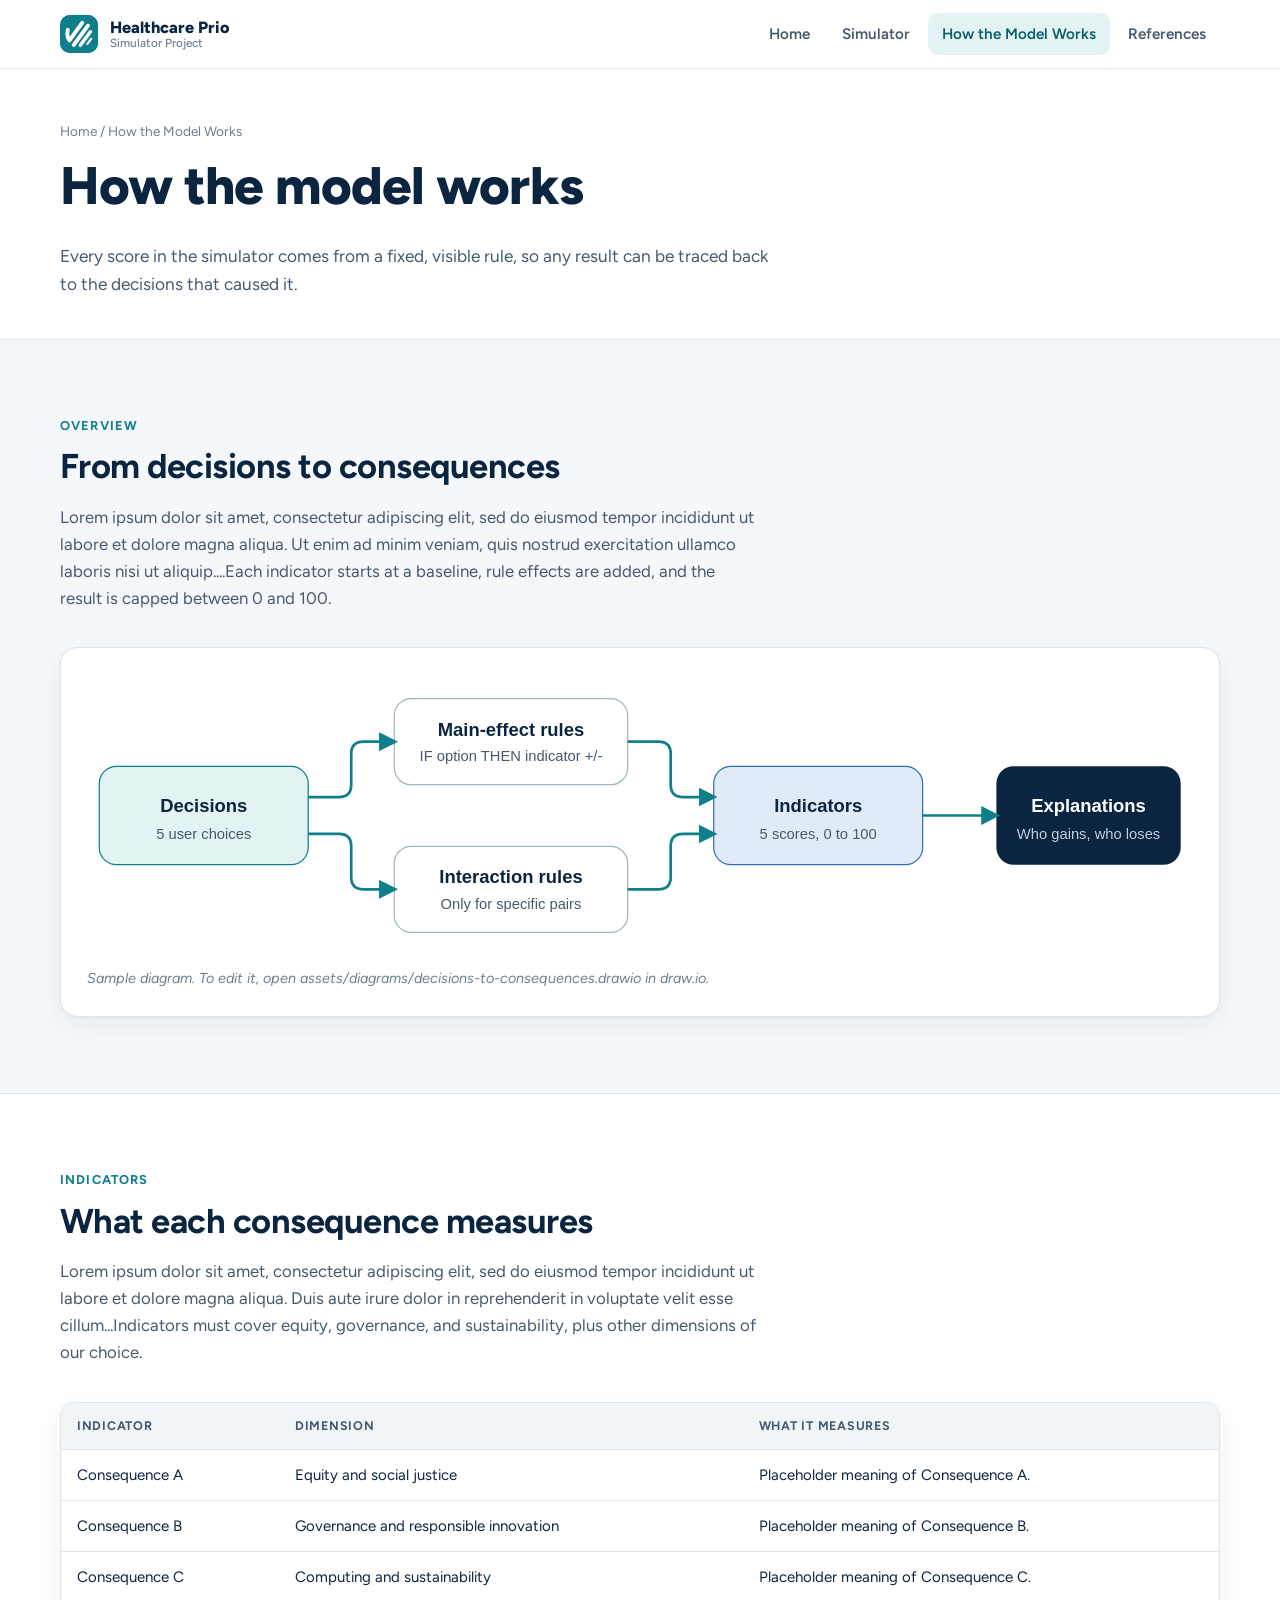
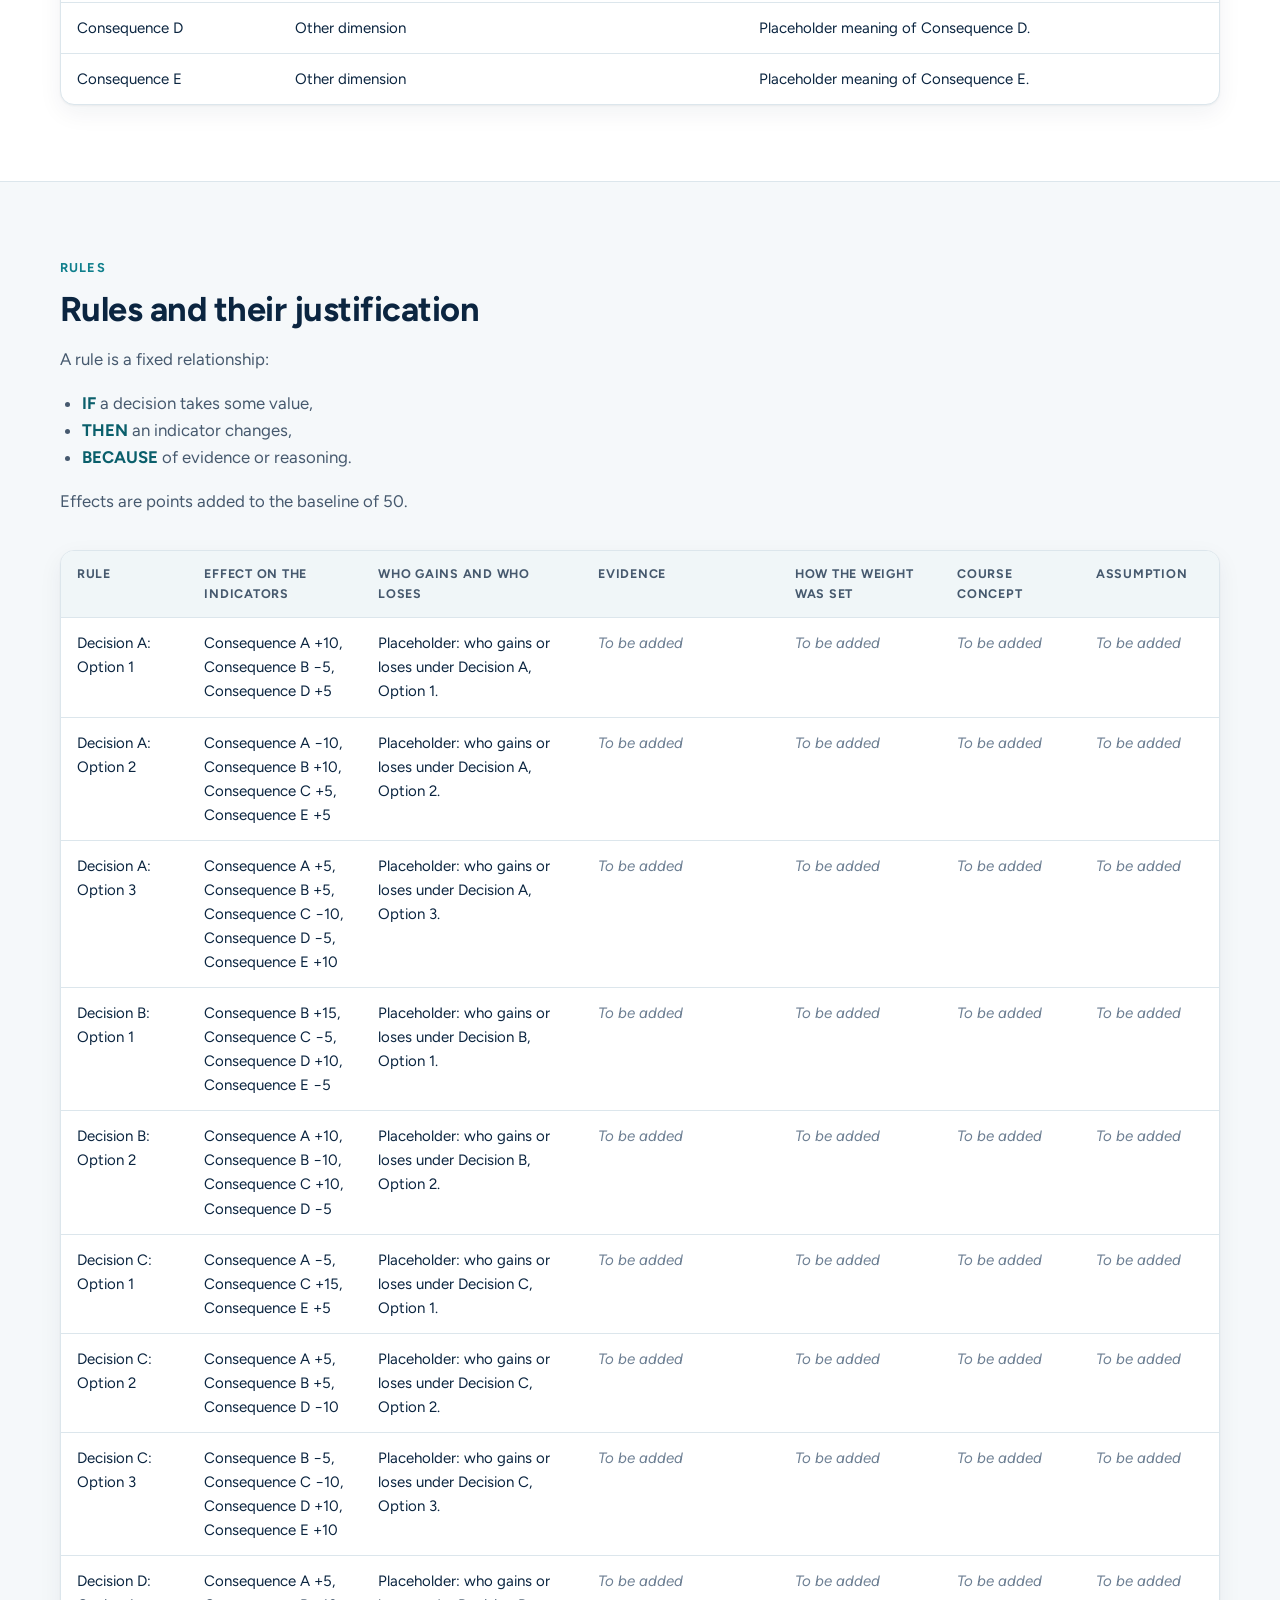
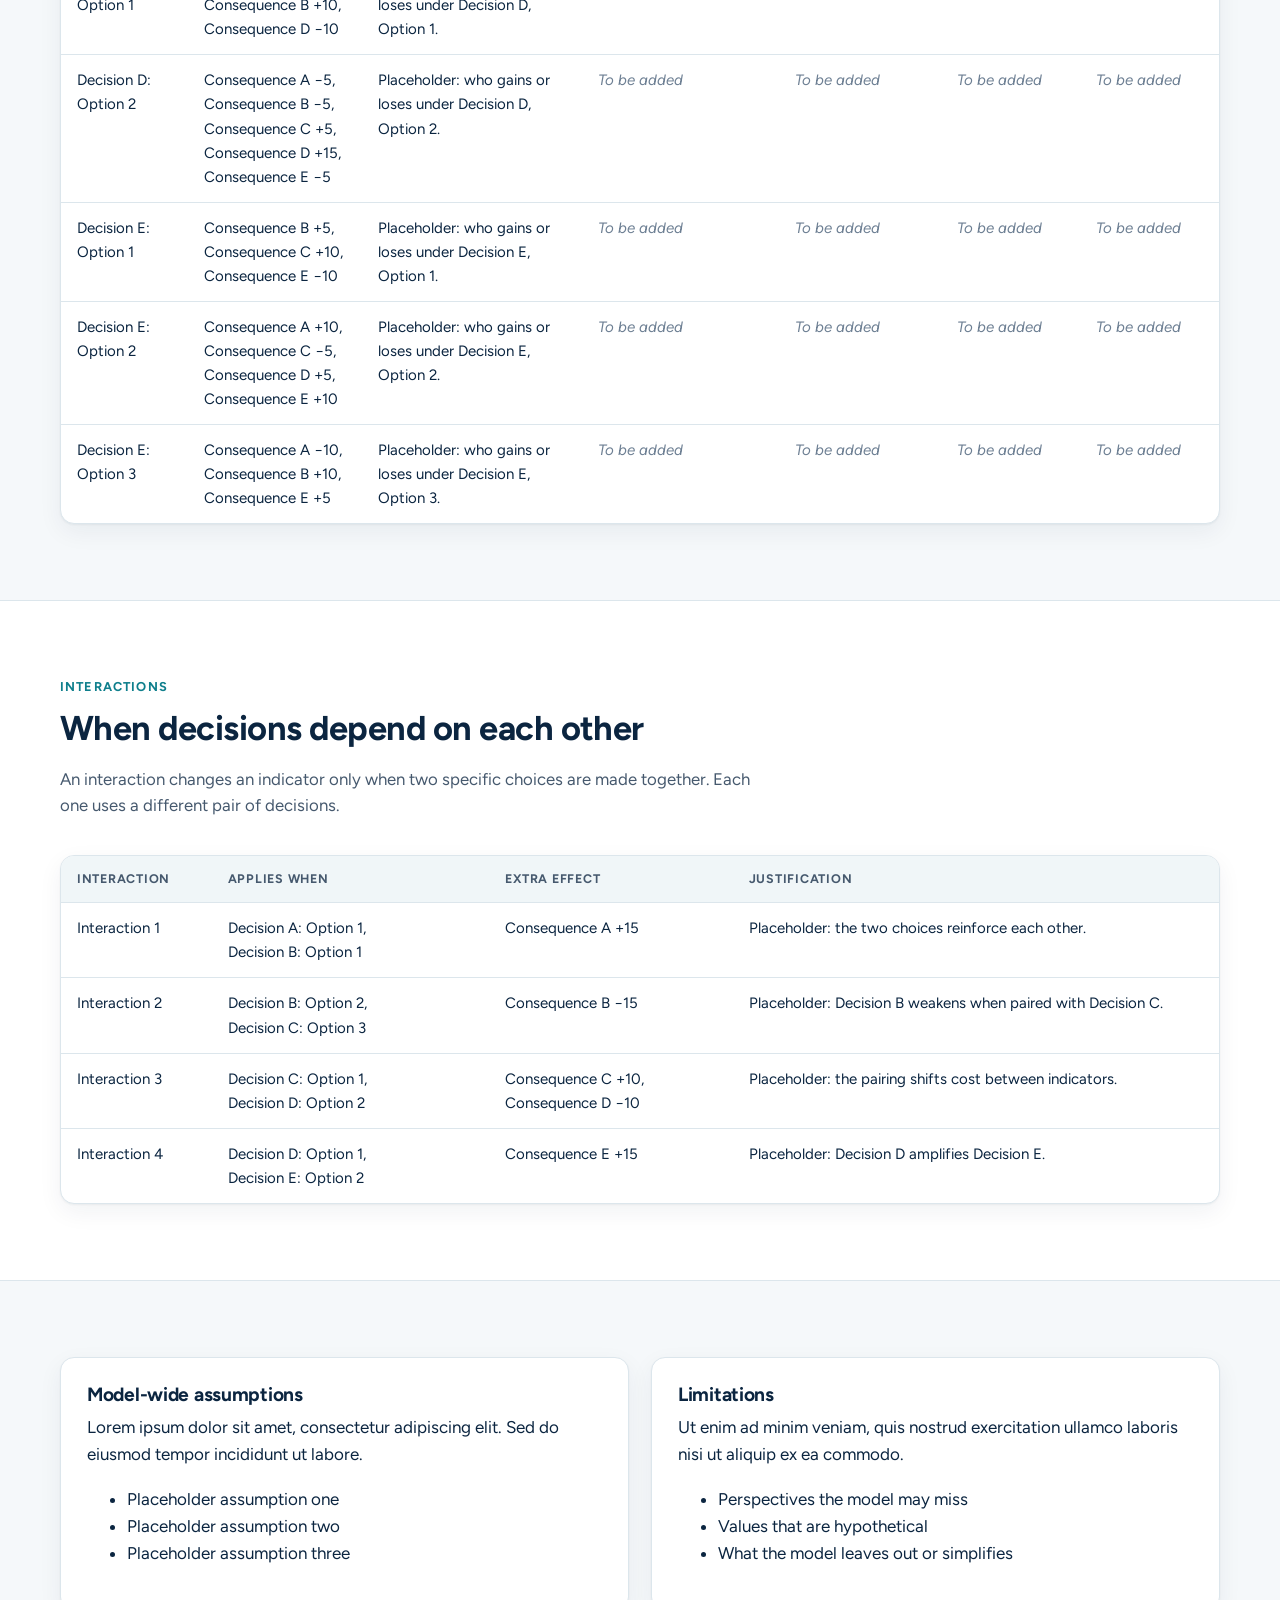
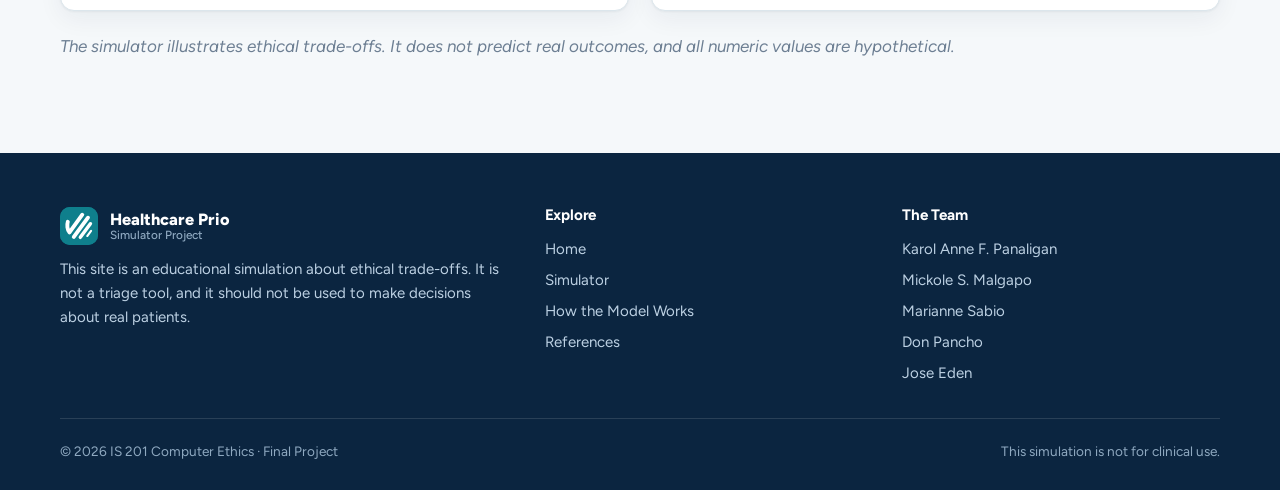
==== commit fea9098d: "Build the simulator model from Excel tables - Add model-loader.js to read decisions, indicators, rul" ====
--- a/how-it-works.html
+++ b/how-it-works.html
@@ -21,7 +21,7 @@
   <link rel="preconnect" href="https://fonts.googleapis.com">
   <link rel="preconnect" href="https://fonts.gstatic.com" crossorigin>
   <link rel="stylesheet" href="https://fonts.googleapis.com/css2?family=Figtree:wght@400;500;600;700;800&display=swap">
-  <link rel="stylesheet" href="css/styles.css?v=35">
+  <link rel="stylesheet" href="css/styles.css?v=40">
 </head>
 <body data-page="model">
 <main id="main">
@@ -54,7 +54,7 @@
         <h2>What each consequence measures</h2>
         <p>Lorem ipsum dolor sit amet, consectetur adipiscing elit, sed do eiusmod tempor incididunt ut labore et dolore magna aliqua. Duis aute irure dolor in reprehenderit in voluptate velit esse cillum...Indicators must cover equity, governance, and sustainability, plus other dimensions of our choice.</p>
       </div>
-      <div data-table="assets/tables/indicators.xlsx"></div>
+      <div data-table="assets/tables/03-indicators.xlsx"></div>
     </div>
   </section>
 
@@ -71,7 +71,7 @@
         </ul>
         <p>Effects are points added to the baseline of 50.</p>
       </div>
-      <div data-table="assets/tables/rules.xlsx"></div>
+      <div data-table="assets/tables/04-rules.xlsx"></div>
     </div>
   </section>
 
@@ -82,7 +82,7 @@
         <h2>When decisions depend on each other</h2>
         <p>An interaction changes an indicator only when two specific choices are made together. Each one uses a different pair of decisions.</p>
       </div>
-      <div data-table="assets/tables/interactions.xlsx"></div>
+      <div data-table="assets/tables/05-interactions.xlsx"></div>
     </div>
   </section>
 
@@ -106,6 +106,6 @@
 </main>
 <script src="js/site.js?v=20"></script>
 <script src="assets/vendor/xlsx.full.min.js"></script>
-<script src="js/tables.js?v=18"></script>
+<script src="js/tables.js?v=19"></script>
 </body>
 </html>
--- a/css/styles.css
+++ b/css/styles.css
@@ -196,19 +196,20 @@
 .placeholder, td em { color: var(--muted); font-style: italic; }
 td a { font-weight: 600; word-break: break-word; }
 /* Column widths for the model tables (the class comes from the .md file name). */
-.t-rules table, .t-interactions table { table-layout: fixed; min-width: 760px; }
-.t-rules th:nth-child(1) { width: 12%; }
-.t-rules th:nth-child(2) { width: 20%; }
-.t-rules th:nth-child(3) { width: 22%; }
-.t-rules th:nth-child(4) { width: 20%; }
-.t-rules th:nth-child(5), .t-rules th:nth-child(6) { width: 13%; }
-.t-interactions th:nth-child(1) { width: 13%; }
-.t-interactions th:nth-child(2) { width: 24%; }
-.t-interactions th:nth-child(3) { width: 21%; }
-.t-interactions th:nth-child(4) { width: 42%; }
-.t-42-references-contributions table { table-layout: fixed; min-width: 0; }
-.t-42-references-contributions th:nth-child(1) { width: 33.333%; }
-.t-42-references-contributions th:nth-child(2) { width: 66.667%; }
+.t-04-rules table, .t-05-interactions table { table-layout: fixed; min-width: 900px; }
+.t-04-rules th:nth-child(1) { width: 11%; }
+.t-04-rules th:nth-child(2) { width: 15%; }
+.t-04-rules th:nth-child(3) { width: 19%; }
+.t-04-rules th:nth-child(4) { width: 17%; }
+.t-04-rules th:nth-child(5) { width: 14%; }
+.t-04-rules th:nth-child(6), .t-04-rules th:nth-child(7) { width: 12%; }
+.t-05-interactions th:nth-child(1) { width: 13%; }
+.t-05-interactions th:nth-child(2) { width: 24%; }
+.t-05-interactions th:nth-child(3) { width: 21%; }
+.t-05-interactions th:nth-child(4) { width: 42%; }
+.t-22-references-contributions table { table-layout: fixed; min-width: 0; }
+.t-22-references-contributions th:nth-child(1) { width: 33.333%; }
+.t-22-references-contributions th:nth-child(2) { width: 66.667%; }
 .table-error { padding: 16px 18px; color: #a3392c; }
 .rule-list { margin: 0 0 1em; padding-left: 22px; color: var(--ink-soft); font-size: 1.05rem; }
 .rule-list b { color: var(--teal-dark); }
@@ -272,13 +273,13 @@
 .notes code { background: #eaf0f4; padding: 1px 6px; border-radius: 6px; font-size: .88em; }
 .notes pre { background: var(--navy); color: #d6e4f0; padding: 18px 22px; border-radius: 12px; overflow-x: auto; font-size: .86rem; line-height: 1.65; margin: 0 0 1em; }
 .notes .note-line { margin-top: 14px; font-size: .95rem; }
-.t-10-notes-sample-decisions th:nth-child(1), .t-11-notes-sample-indicators th:nth-child(1), .t-12-notes-sample-interactions th:nth-child(1) { width: 8%; }
-.t-10-notes-sample-decisions th:nth-child(2) { width: 20%; }
-.t-10-notes-sample-decisions th:nth-child(3) { width: 40%; }
-.t-notes-grading th:nth-child(2) { width: 12%; }
-.t-12-notes-sample-interactions th:nth-child(2) { width: 20%; }
-.t-12-notes-sample-interactions th:nth-child(3) { width: 40%; }
-.t-10-notes-sample-decisions table, .t-11-notes-sample-indicators table, .t-12-notes-sample-interactions table, .t-notes-grading table { table-layout: fixed; min-width: 640px; }
+.t-30-sample-decisions th:nth-child(1), .t-31-sample-indicators th:nth-child(1), .t-32-sample-interactions th:nth-child(1) { width: 8%; }
+.t-30-sample-decisions th:nth-child(2) { width: 20%; }
+.t-30-sample-decisions th:nth-child(3) { width: 40%; }
+.t-34-grading th:nth-child(2) { width: 12%; }
+.t-32-sample-interactions th:nth-child(2) { width: 20%; }
+.t-32-sample-interactions th:nth-child(3) { width: 40%; }
+.t-30-sample-decisions table, .t-31-sample-indicators table, .t-32-sample-interactions table, .t-34-grading table { table-layout: fixed; min-width: 640px; }
 @media (max-width: 960px) {
   .notes-layout { grid-template-columns: 1fr; gap: 24px; }
   .toc { position: static; padding: 16px 18px; background: #fff; border: 1px solid var(--line); border-radius: var(--radius); }
@@ -315,3 +316,7 @@
 
 .notes .note-box { margin: 0 0 1em; padding: 12px 18px; background: #fff8e8; border: 1px solid #f0dcaa; border-radius: 12px; color: #5b4510; font-size: .95rem; }
 .notes .note-box a { color: var(--teal-dark); }
+
+.notice[hidden] { display: none; }
+.notice ul { margin: 6px 0 0; padding-left: 1.2em; }
+.notice li { padding: 1px 0; }
